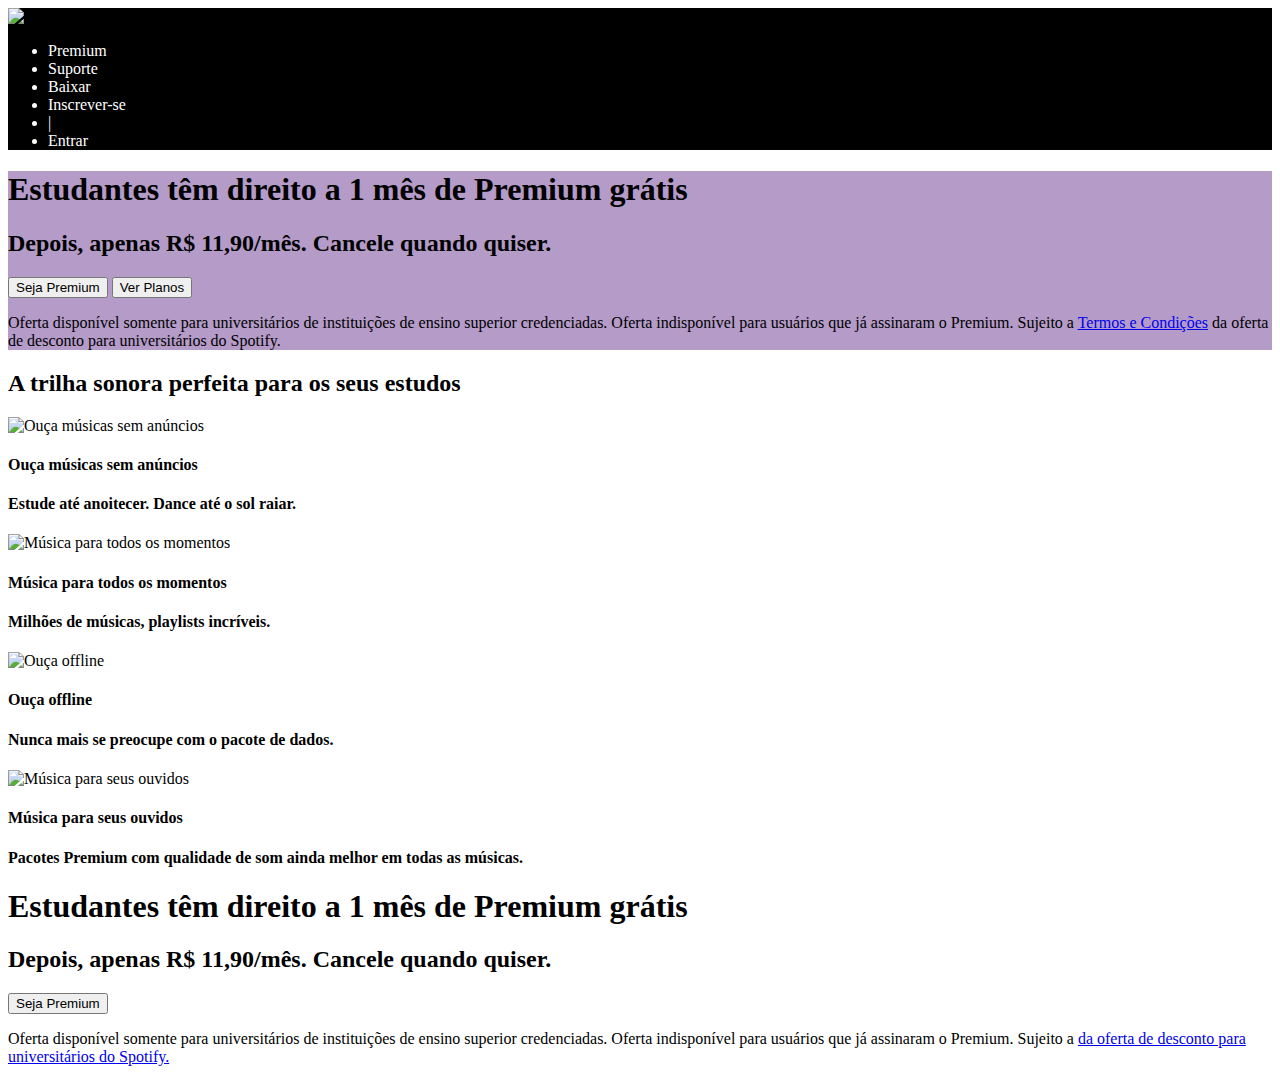
==== 01-spotify-page/index.html @ 2897edec "Adiciona section estudantes tem um mes gratis" ====
<!DOCTYPE html>
<html lang="en">
  <head>
    <meta charset="UTF-8" />
    <meta name="viewport" content="width=device-width, initial-scale=1.0" />
    <title>Spotify Premium</title>
  </head>
  <body>
    <div style="background-color: black">
      <img
        width="150px"
        src="https://www.pngkey.com/png/full/190-1907978_spotify-logo-png-white-spotify-logo-white-transparent.png"
        alt="Spotify Logo/"
      />
      <ul style="color: white">
        <li>Premium</li>
        <li>Suporte</li>
        <li>Baixar</li>
        <li>Inscrever-se</li>
        <li>|</li>
        <li>Entrar</li>
      </ul>
    </div>
    <section style="background-color: rgb(180, 155, 200);" >

      <h1>Estudantes têm direito a 1 mês de Premium grátis</h1>
      <h2>Depois, apenas R$ 11,90/mês. Cancele quando quiser.</h2>
      <button>Seja Premium</button>
      <button>Ver Planos</button>
      <p>Oferta disponível somente para universitários de instituições de ensino superior credenciadas. Oferta indisponível para usuários que já assinaram o Premium. Sujeito a <a href="https://www.spotify.com/br-pt/legal/premium-promotional-offer-terms/">Termos e Condições</a> da oferta de desconto para universitários do Spotify.</p>
      
    </section>
    <section>
      <h2>A trilha sonora perfeita para os seus estudos</h2>
      <div>
        <img src="https://i.scdn.co/image/ab671c3d0000f43005a36f4846dec6dd07cb8f16" alt="Ouça músicas sem anúncios">
        <head><h4>Ouça músicas sem anúncios</h4><head><h4>Estude até anoitecer. Dance até o sol raiar.</h4>
      </div>
      <div>
        <img src="https://i.scdn.co/image/ab671c3d0000f4304e19b1ec17b710906741e099" alt="Música para todos os momentos">
        <head><h4>Música para todos os momentos</h4><head><h4>Milhões de músicas, playlists incríveis.</h4>
      </div>
      <div>
        <img src="https://i.scdn.co/image/ab671c3d0000f430e400ba62f90419741db228a6" alt="Ouça offline">
        <head><h4>Ouça offline</h4><head><h4>Nunca mais se preocupe com o pacote de dados.</h4>
      </div>
      <div>
        <img src="https://i.scdn.co/image/ab671c3d0000f4302fcaf27c28ba9ca60d638328" alt="Música para seus ouvidos">
        <head><h4>Música para seus ouvidos</h4><head><h4>Pacotes Premium com qualidade de som ainda melhor em todas as músicas.</h4>
      </div>
    </section>
    <section>
      <div>
        <h1>Estudantes têm direito a 1 mês de Premium grátis</h1>
        <h2>Depois, apenas R$ 11,90/mês. Cancele quando quiser.</h2>
        <button>Seja Premium</button>
        <p>Oferta disponível somente para universitários de instituições de ensino superior credenciadas. Oferta indisponível para usuários que já assinaram o Premium. Sujeito a <a href="https://www.spotify.com/br-pt/legal/premium-promotional-offer-terms/"> da oferta de desconto para universitários do Spotify.</a></p>
      </div>
      
  </body>
</html>
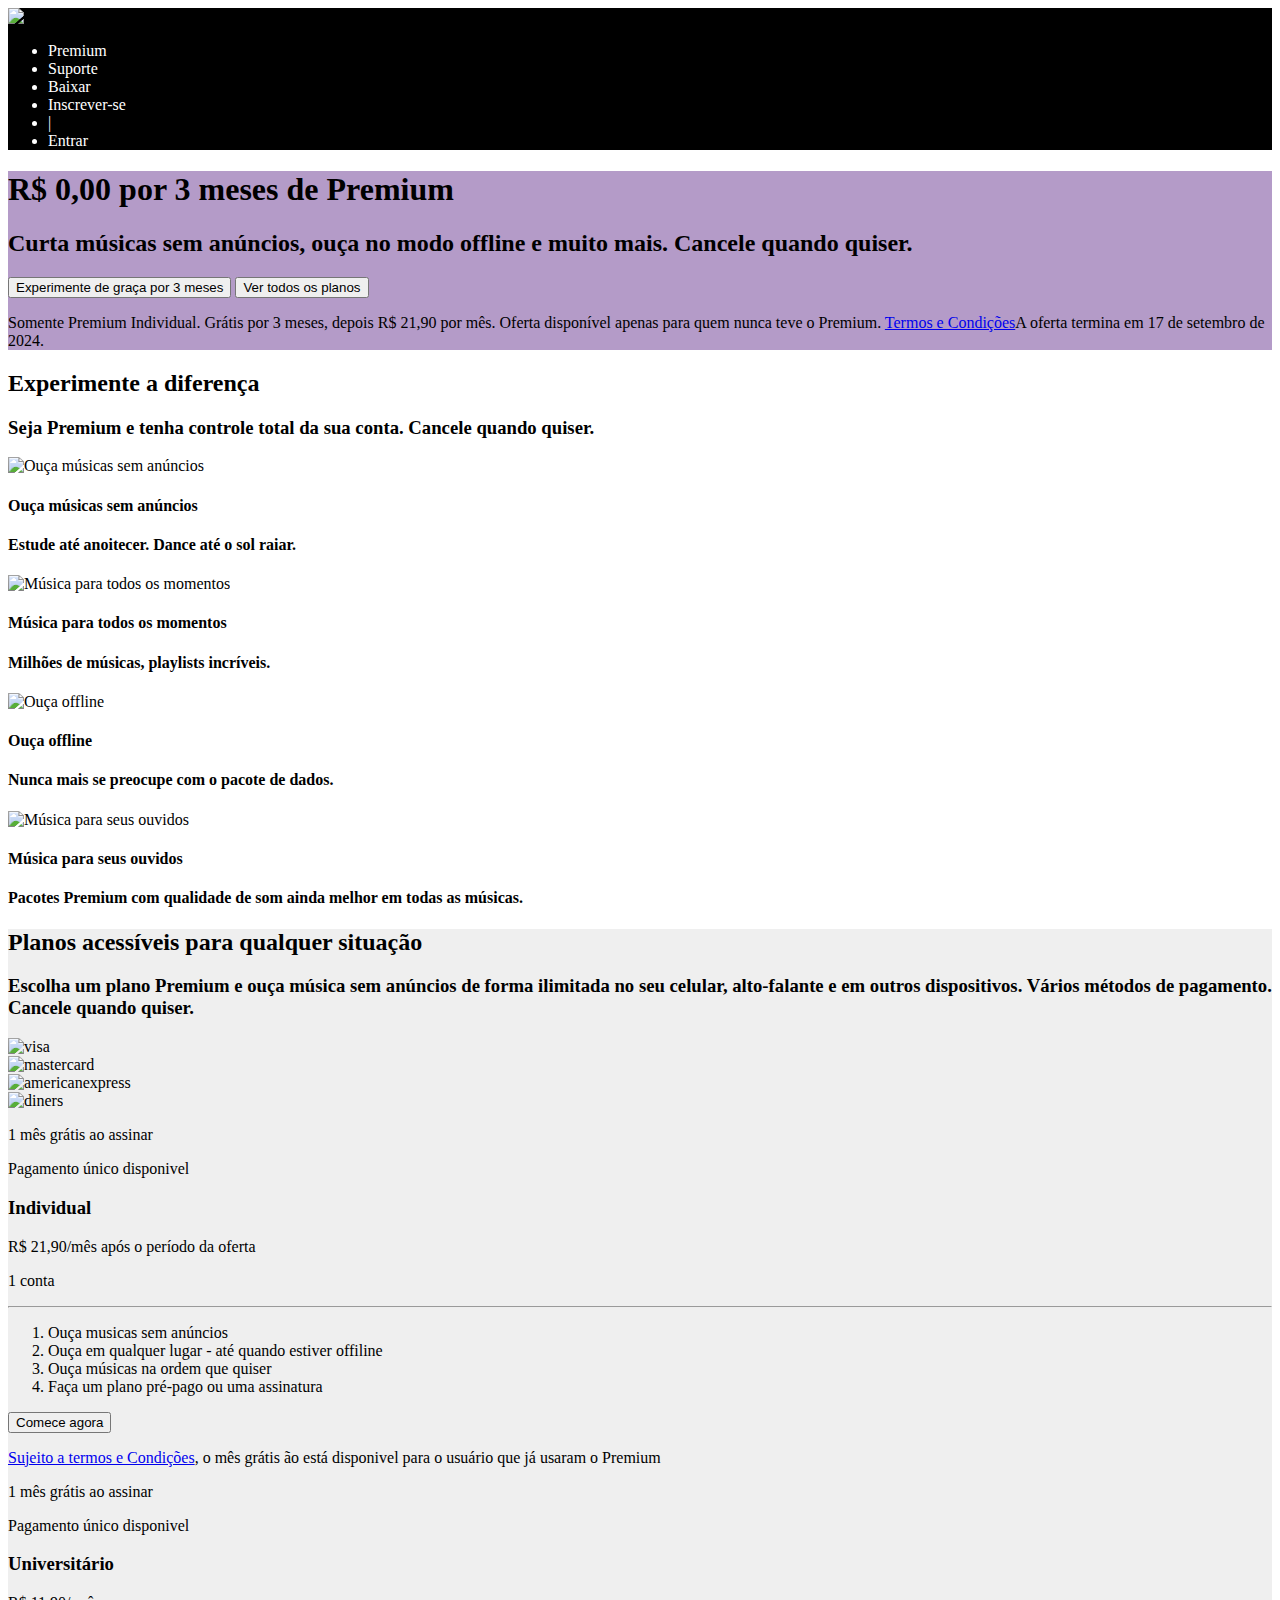
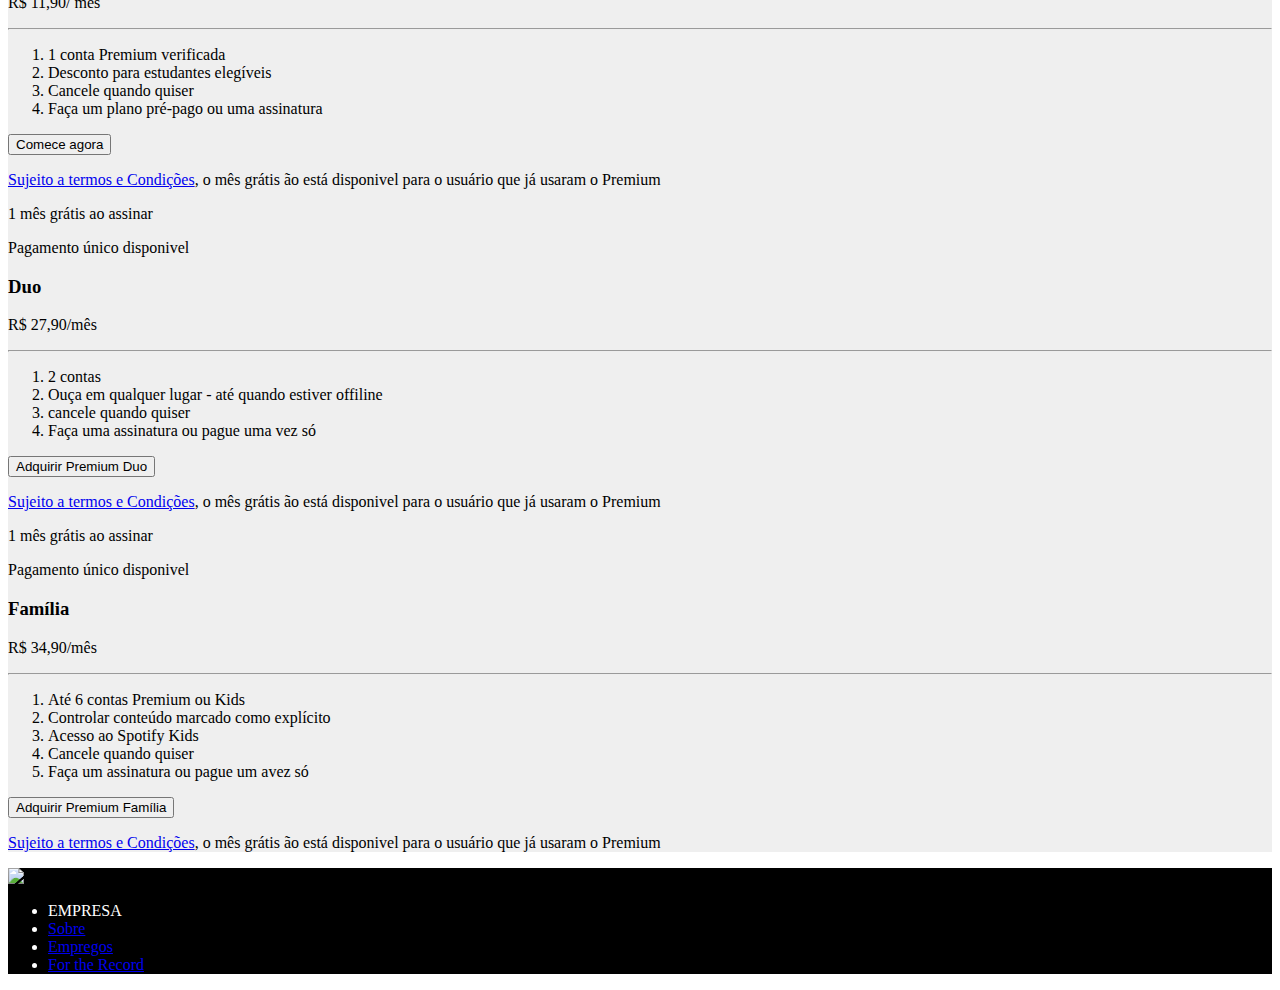
==== commit 092b00ff: "Adiciona a parte da escolha dos planos a pagina" ====
--- a/01-spotify-page/index.html
+++ b/01-spotify-page/index.html
@@ -5,8 +5,9 @@
     <meta name="viewport" content="width=device-width, initial-scale=1.0" />
     <title>Spotify Premium</title>
   </head>
+
   <body>
-    <div style="background-color: black">
+    <header style="background-color: black">
       <img
         width="150px"
         src="https://www.pngkey.com/png/full/190-1907978_spotify-logo-png-white-spotify-logo-white-transparent.png"
@@ -20,18 +21,19 @@
         <li>|</li>
         <li>Entrar</li>
       </ul>
-    </div>
+    </header>
     <section style="background-color: rgb(180, 155, 200);" >
 
-      <h1>Estudantes têm direito a 1 mês de Premium grátis</h1>
-      <h2>Depois, apenas R$ 11,90/mês. Cancele quando quiser.</h2>
-      <button>Seja Premium</button>
-      <button>Ver Planos</button>
-      <p>Oferta disponível somente para universitários de instituições de ensino superior credenciadas. Oferta indisponível para usuários que já assinaram o Premium. Sujeito a <a href="https://www.spotify.com/br-pt/legal/premium-promotional-offer-terms/">Termos e Condições</a> da oferta de desconto para universitários do Spotify.</p>
+      <h1>R$ 0,00 por 3 meses de Premium</h1>
+      <h2>Curta músicas sem anúncios, ouça no modo offline e muito mais. Cancele quando quiser.</h2>
+      <button>Experimente de graça por 3 meses</button>
+      <button>Ver todos os planos</button>
+      <p>Somente Premium Individual. Grátis por 3 meses, depois R$ 21,90 por mês. Oferta disponível apenas para quem nunca teve o Premium. <a href="https://www.spotify.com/br-pt/legal/premium-promotional-offer-terms/">Termos e Condições</a>A oferta termina em 17 de setembro de 2024.</p>
       
     </section>
     <section>
-      <h2>A trilha sonora perfeita para os seus estudos</h2>
+      <h2>Experimente a diferença</h2>
+      <h3>Seja Premium e tenha controle total da sua conta. Cancele quando quiser.</h3>
       <div>
         <img src="https://i.scdn.co/image/ab671c3d0000f43005a36f4846dec6dd07cb8f16" alt="Ouça músicas sem anúncios">
         <head><h4>Ouça músicas sem anúncios</h4><head><h4>Estude até anoitecer. Dance até o sol raiar.</h4>
@@ -49,13 +51,122 @@
         <head><h4>Música para seus ouvidos</h4><head><h4>Pacotes Premium com qualidade de som ainda melhor em todas as músicas.</h4>
       </div>
     </section>
+    <section style="background-color: #efefef;">
+      <h2>Planos acessíveis para qualquer situação</h2>
+      <h3>Escolha um plano Premium e ouça música sem anúncios de forma ilimitada no seu celular, alto-falante e em outros dispositivos. Vários métodos de pagamento. Cancele quando quiser.</h3>
+    <div>
+      <div>
+        <img width="100px" src="https://paymentsdk.spotifycdn.com/svg/cards/visa.svg" alt="visa">
+      </div>
+
+      <div>
+        <img width="100px"
+        src="https://paymentsdk.spotifycdn.com/svg/cards/mastercard.svg" alt="mastercard">
+      </div>
+
+      <div>
+        <img width="100px"
+        src="https://paymentsdk.spotifycdn.com/svg/cards/amex.svg" alt="americanexpress">
+      </div>
+
+      <div>
+        <img width="100px" 
+        src="https://paymentsdk.spotifycdn.com/svg/cards/diners.svg" alt="diners">
+      </div> 
+    </div>
     <section>
-      <div>
-        <h1>Estudantes têm direito a 1 mês de Premium grátis</h1>
-        <h2>Depois, apenas R$ 11,90/mês. Cancele quando quiser.</h2>
-        <button>Seja Premium</button>
-        <p>Oferta disponível somente para universitários de instituições de ensino superior credenciadas. Oferta indisponível para usuários que já assinaram o Premium. Sujeito a <a href="https://www.spotify.com/br-pt/legal/premium-promotional-offer-terms/"> da oferta de desconto para universitários do Spotify.</a></p>
-      </div>
-      
+    <div>
+        <p>1 mês grátis ao assinar</p>
+        <p>Pagamento único disponivel</p>
+        <h3>Individual</h3>
+        <p>R$ 21,90/mês após o período da oferta</p>
+        <p>1 conta</p>
+        <hr>
+
+        <ol>
+          <li>Ouça musicas sem anúncios</li>
+          <li>Ouça em qualquer lugar  - até quando estiver offiline</li>
+          <li>Ouça músicas na ordem que quiser</li>
+          <li>Faça um plano pré-pago ou uma assinatura</li>
+        </ol>
+        <button>Comece agora</button>
+        <p>
+          <a href="https://www.spotify.com/br-pt/legal/premium-promotional-offer-terms/">Sujeito a termos e Condições</a>, o mês grátis ão está disponivel para o usuário que já usaram o Premium 
+        </p>
+    </div>
+    <div>
+        <p>1 mês grátis ao assinar</p>
+        <p>Pagamento único disponivel</p>
+        <h3>Universitário</h3>
+        <p>R$ 11,90/ mês</p>
+        <hr>
+
+        <ol>
+          <li>1 conta Premium verificada</li>
+          <li>Desconto para estudantes elegíveis</li>
+          <li>Cancele quando quiser</li>
+          <li>Faça um plano pré-pago ou uma assinatura</li>
+        </ol>
+        <button>Comece agora</button>
+        <p>
+          <a href="https://www.spotify.com/br-pt/legal/premium-promotional-offer-terms/">Sujeito a termos e Condições</a>, o mês grátis ão está disponivel para o usuário que já usaram o Premium 
+        </p>
+    </div>
+    <div>
+        <p>1 mês grátis ao assinar</p>
+        <p>Pagamento único disponivel</p>
+        <h3>Duo</h3>
+        <p>R$ 27,90/mês</p>
+        <hr>
+
+        <ol>
+          <li>2 contas</li>
+          <li>Ouça em qualquer lugar  - até quando estiver offiline</li>
+          <li>cancele quando quiser</li>
+          <li>Faça uma assinatura ou pague uma vez só</li>
+        </ol>
+        <button>Adquirir Premium Duo</button>
+        <p>
+          <a href="https://www.spotify.com/br-pt/legal/premium-promotional-offer-terms/">Sujeito a termos e Condições</a>, o mês grátis ão está disponivel para o usuário que já usaram o Premium 
+        </p>
+    </div>
+    <div>
+        <p>1 mês grátis ao assinar</p>
+        <p>Pagamento único disponivel</p>
+        <h3>Família</h3>
+        <p>R$ 34,90/mês</p>
+        <hr>
+
+        <ol>
+          <li>Até 6 contas Premium ou Kids</li>
+          <li>Controlar conteúdo marcado como explícito</li>
+          <li>Acesso ao Spotify Kids</li>
+          <li>Cancele quando quiser</li>
+          <li>Faça um assinatura ou pague um avez só</li>
+        </ol>
+        <button>Adquirir Premium Família</button>
+        <p>
+          <a href="https://www.spotify.com/br-pt/legal/premium-promotional-offer-terms/">Sujeito a termos e Condições</a>, o mês grátis ão está disponivel para o usuário que já usaram o Premium 
+        </p>
+    </div>
+    </section>
+
+    </section>
+  
+    
+      <footer style="background-color: black;" >
+        <div>
+          <img width="150px" 
+          src="https://www.pngkey.com/png/full/190-1907978_spotify-logo-png-white-spotify-logo-white-transparent.png" alt="Spotify logo"> 
+        </div>
+        <div>
+          <ul style="color: white;">
+            <li>EMPRESA</li>
+            <li><a href="https://www.spotify.com/br-pt/about-us/contact/">Sobre</a></li>
+            <li><a href="https://www.lifeatspotify.com/">Empregos</a></li>
+            <li><a href="https://newsroom.spotify.com/">For the Record</a></li>
+          </ul>
+        </div>
+      </footer>
   </body>
 </html>
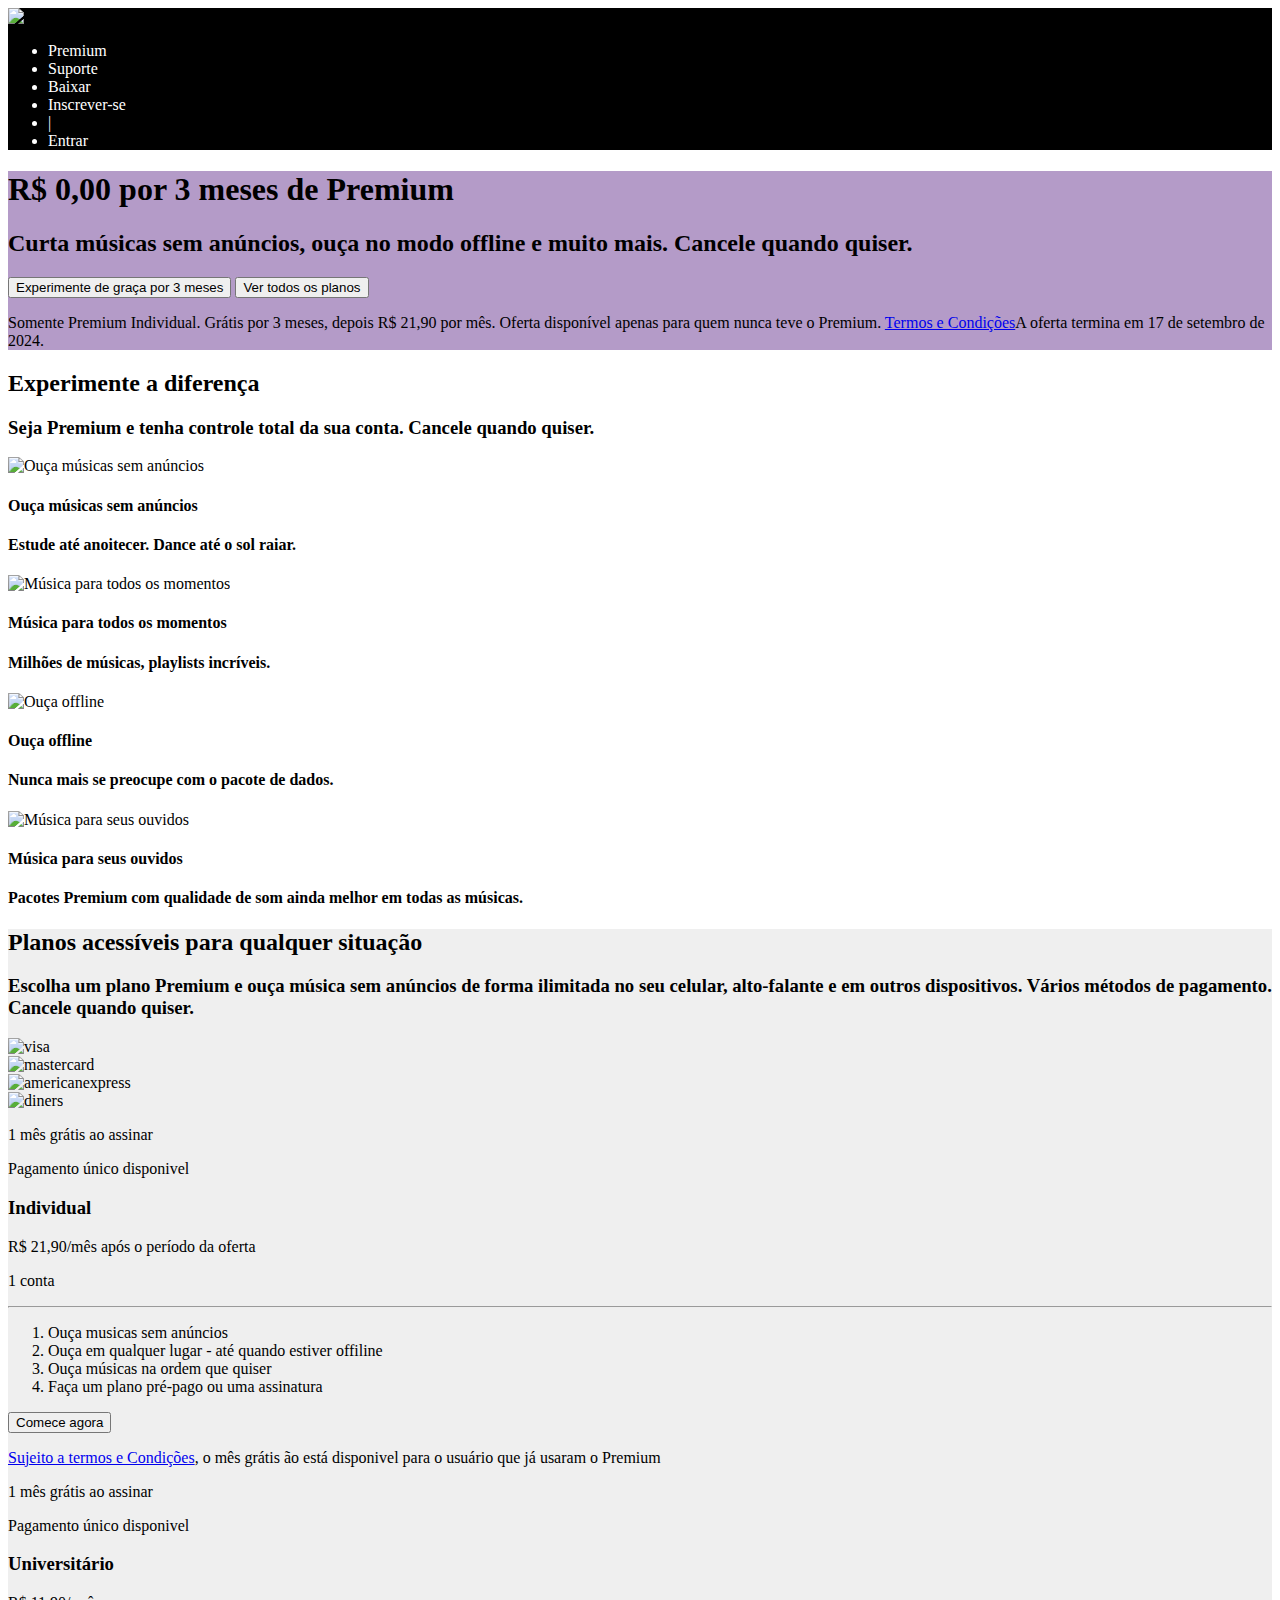
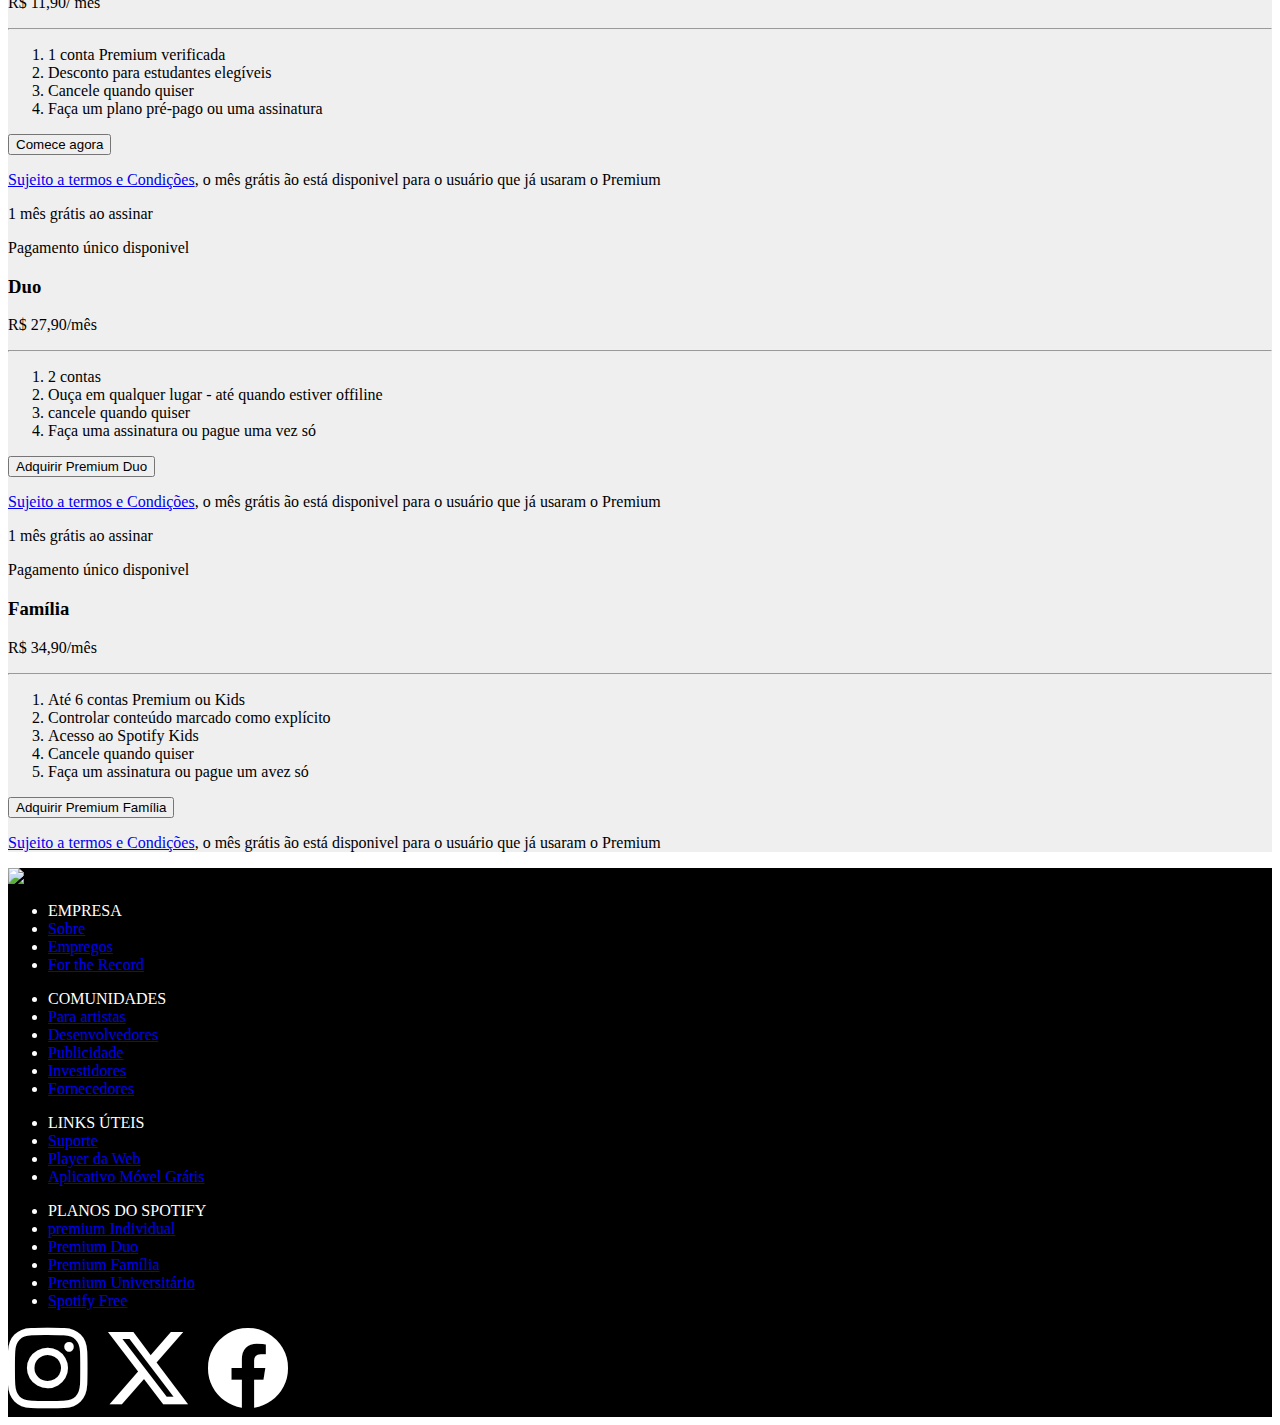
==== commit ebf48381: "Adiciona rodapé do site do spotify" ====
--- a/01-spotify-page/index.html
+++ b/01-spotify-page/index.html
@@ -3,6 +3,7 @@
   <head>
     <meta charset="UTF-8" />
     <meta name="viewport" content="width=device-width, initial-scale=1.0" />
+    <link rel="stylesheet" href="https://cdn.jsdelivr.net/npm/bootstrap-icons@1.11.3/font/bootstrap-icons.min.css">
     <title>Spotify Premium</title>
   </head>
 
@@ -167,6 +168,40 @@
             <li><a href="https://newsroom.spotify.com/">For the Record</a></li>
           </ul>
         </div>
+        <div>
+          <ul style="color: white;">
+            <li>COMUNIDADES</li>
+            <li><a href="https://www.spotify.com/br-pt/about-us/contact/">Para artistas </a></li>
+            <li><a href="https://www.lifeatspotify.com/">Desenvolvedores</a></li>
+            <li><a href="https://newsroom.spotify.com/">Publicidade</a></li>
+            <li><a href="https://newsroom.spotify.com/">Investidores</a></li>
+            <li><a href="https://newsroom.spotify.com/">Fornecedores</a></li>
+          </ul>
+        </div>
+        <div>
+          <ul style="color: white;">
+            <li>LINKS ÚTEIS</li>
+            <li><a href="https://www.spotify.com/br-pt/about-us/contact/">Suporte </a></li>
+            <li><a href="https://www.lifeatspotify.com/">Player da Web</a></li>
+            <li><a href="https://newsroom.spotify.com/">Aplicativo Móvel Grátis</a></li>
+          </ul>
+        </div>
+        <div>
+          <ul style="color: white;">
+            <li>PLANOS DO SPOTIFY</li>
+            <li><a href="https://www.spotify.com/br-pt/about-us/contact/">premium Individual</a></li>
+            <li><a href="https://www.lifeatspotify.com/">Premium Duo</a></li>
+            <li><a href="https://newsroom.spotify.com/">Premium Família</a></li>
+            <li><a href="https://newsroom.spotify.com/">Premium Universitário</a></li>
+            <li><a href="https://newsroom.spotify.com/">Spotify Free</a></li>
+          </ul>
+        </div>
+        <div style="color: white; font-size: 80px;">
+          <i class="bi bi-instagram"></i>
+          <i class="bi bi-twitter-x"></i>
+          <i class="bi bi-facebook"></i>
+
+        </div>
       </footer>
   </body>
 </html>
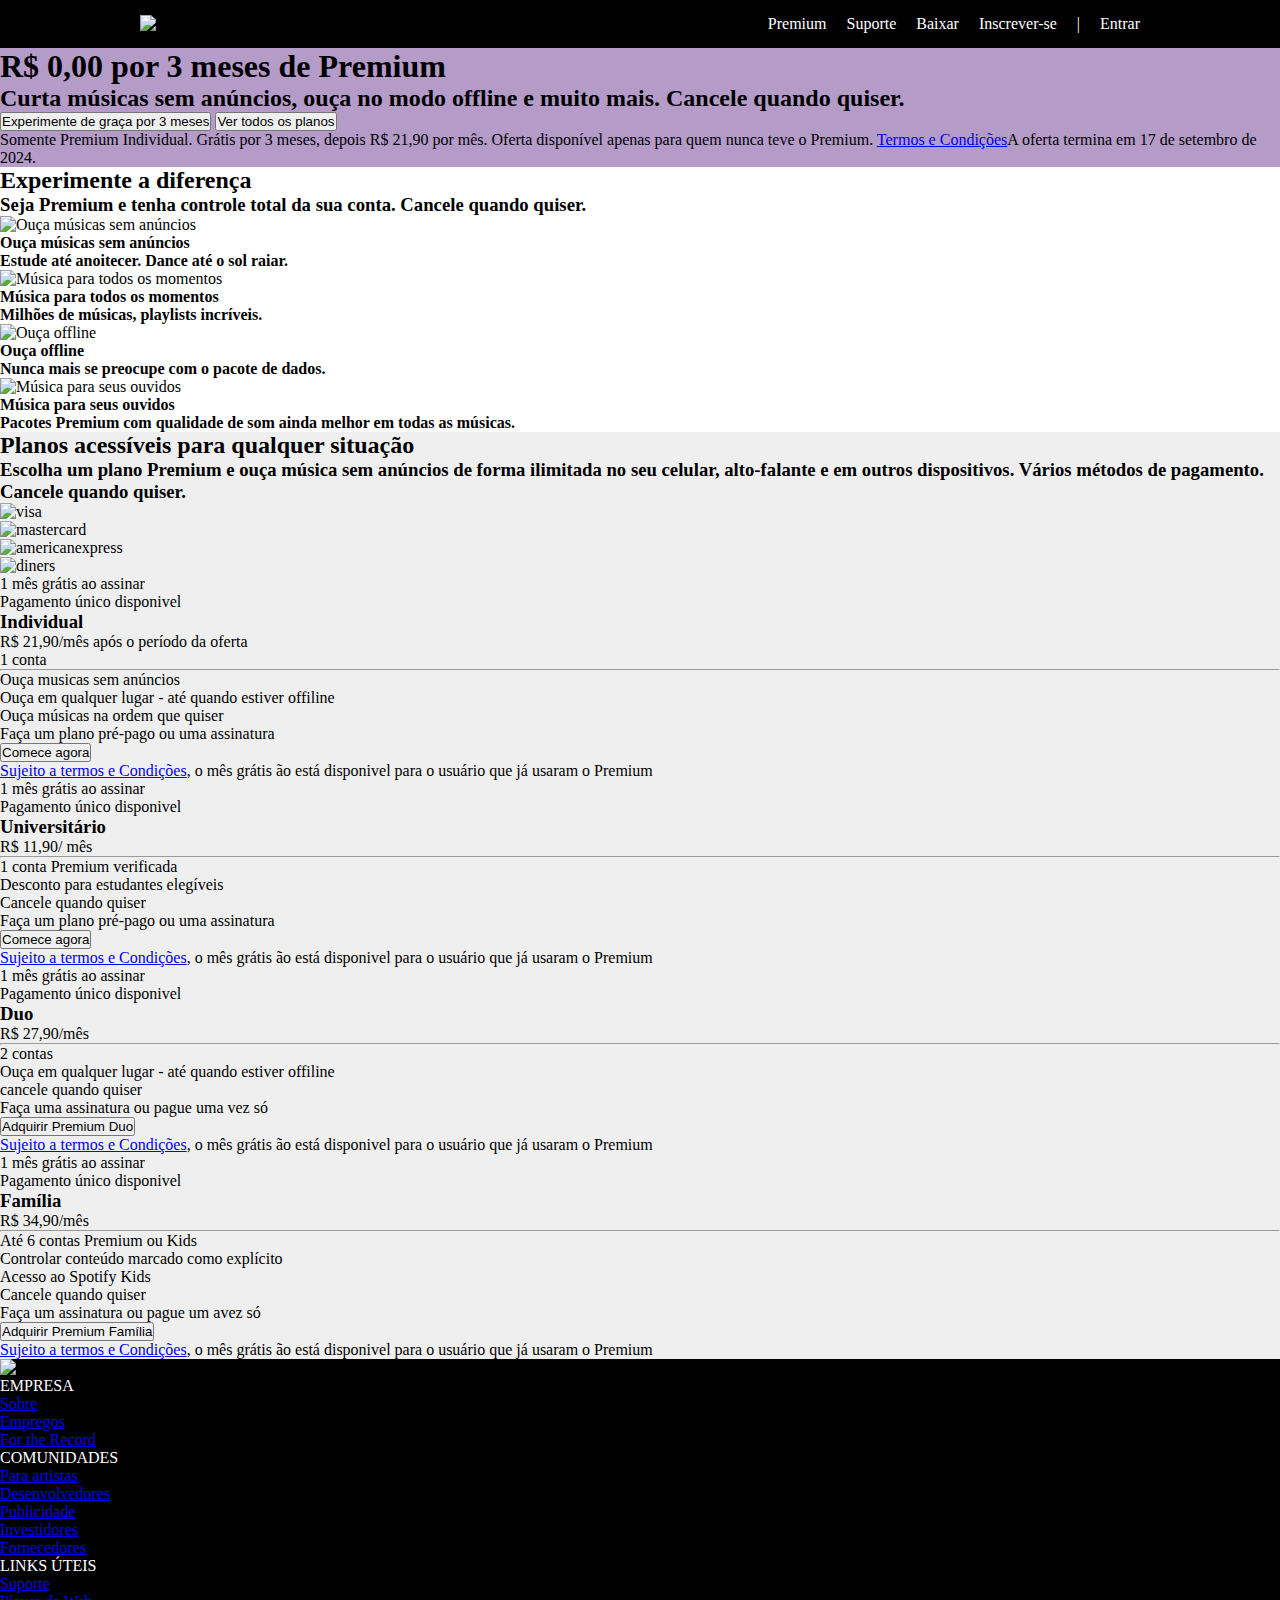
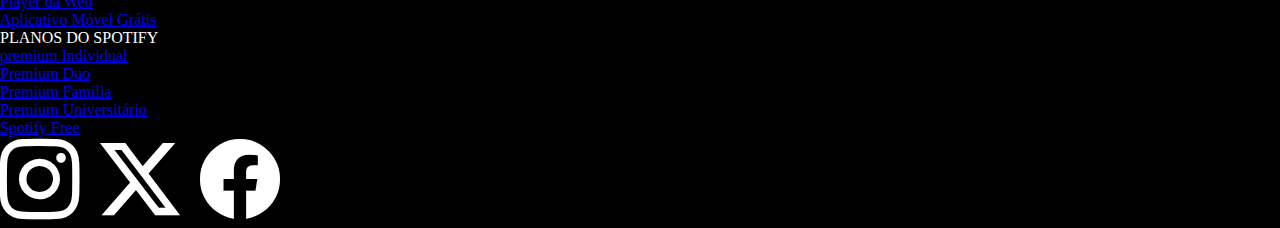
==== commit fab920c3: "adicionando css a página do spotify" ====
--- a/01-spotify-page/index.html
+++ b/01-spotify-page/index.html
@@ -4,25 +4,25 @@
     <meta charset="UTF-8" />
     <meta name="viewport" content="width=device-width, initial-scale=1.0" />
     <link rel="stylesheet" href="https://cdn.jsdelivr.net/npm/bootstrap-icons@1.11.3/font/bootstrap-icons.min.css">
+    <link rel="stylesheet" href="style.css">
     <title>Spotify Premium</title>
   </head>
-
   <body>
-    <header style="background-color: black">
-      <img
-        width="150px"
-        src="https://www.pngkey.com/png/full/190-1907978_spotify-logo-png-white-spotify-logo-white-transparent.png"
-        alt="Spotify Logo/"
-      />
-      <ul style="color: white">
-        <li>Premium</li>
-        <li>Suporte</li>
-        <li>Baixar</li>
-        <li>Inscrever-se</li>
-        <li>|</li>
-        <li>Entrar</li>
-      </ul>
+    <header>
+      <div>
+        <img class="spotify-logo" src="https://www.pngkey.com/png/full/190-1907978_spotify-logo-png-white-spotify-logo-white-transparent.png"
+        alt="Spotify Logo/"/>
+        <ul class="menu">
+          <li>Premium</li>
+          <li>Suporte</li>
+          <li>Baixar</li>
+          <li>Inscrever-se</li>
+          <li>|</li>
+          <li>Entrar</li>
+        </ul>
+      </div>
     </header>
+
     <section style="background-color: rgb(180, 155, 200);" >
 
       <h1>R$ 0,00 por 3 meses de Premium</h1>
--- a/01-spotify-page/style.css
+++ b/01-spotify-page/style.css
@@ -0,0 +1,33 @@
+* {
+    margin: 0;
+    padding: 0;
+}
+header {
+    background-color: black;
+    display: flex;
+    padding: 15px;
+}
+
+header div {
+    background-color: black;
+    display: flex;
+    width: 80%;
+    justify-content: space-between;
+    margin: auto;
+}
+
+.spotify-logo{
+    width: 150px;
+}
+
+.menu{
+    color: white;
+    display: flex;
+    align-items: center;
+    list-style: none;
+
+}
+
+.menu li{
+    margin-left: 20px;
+}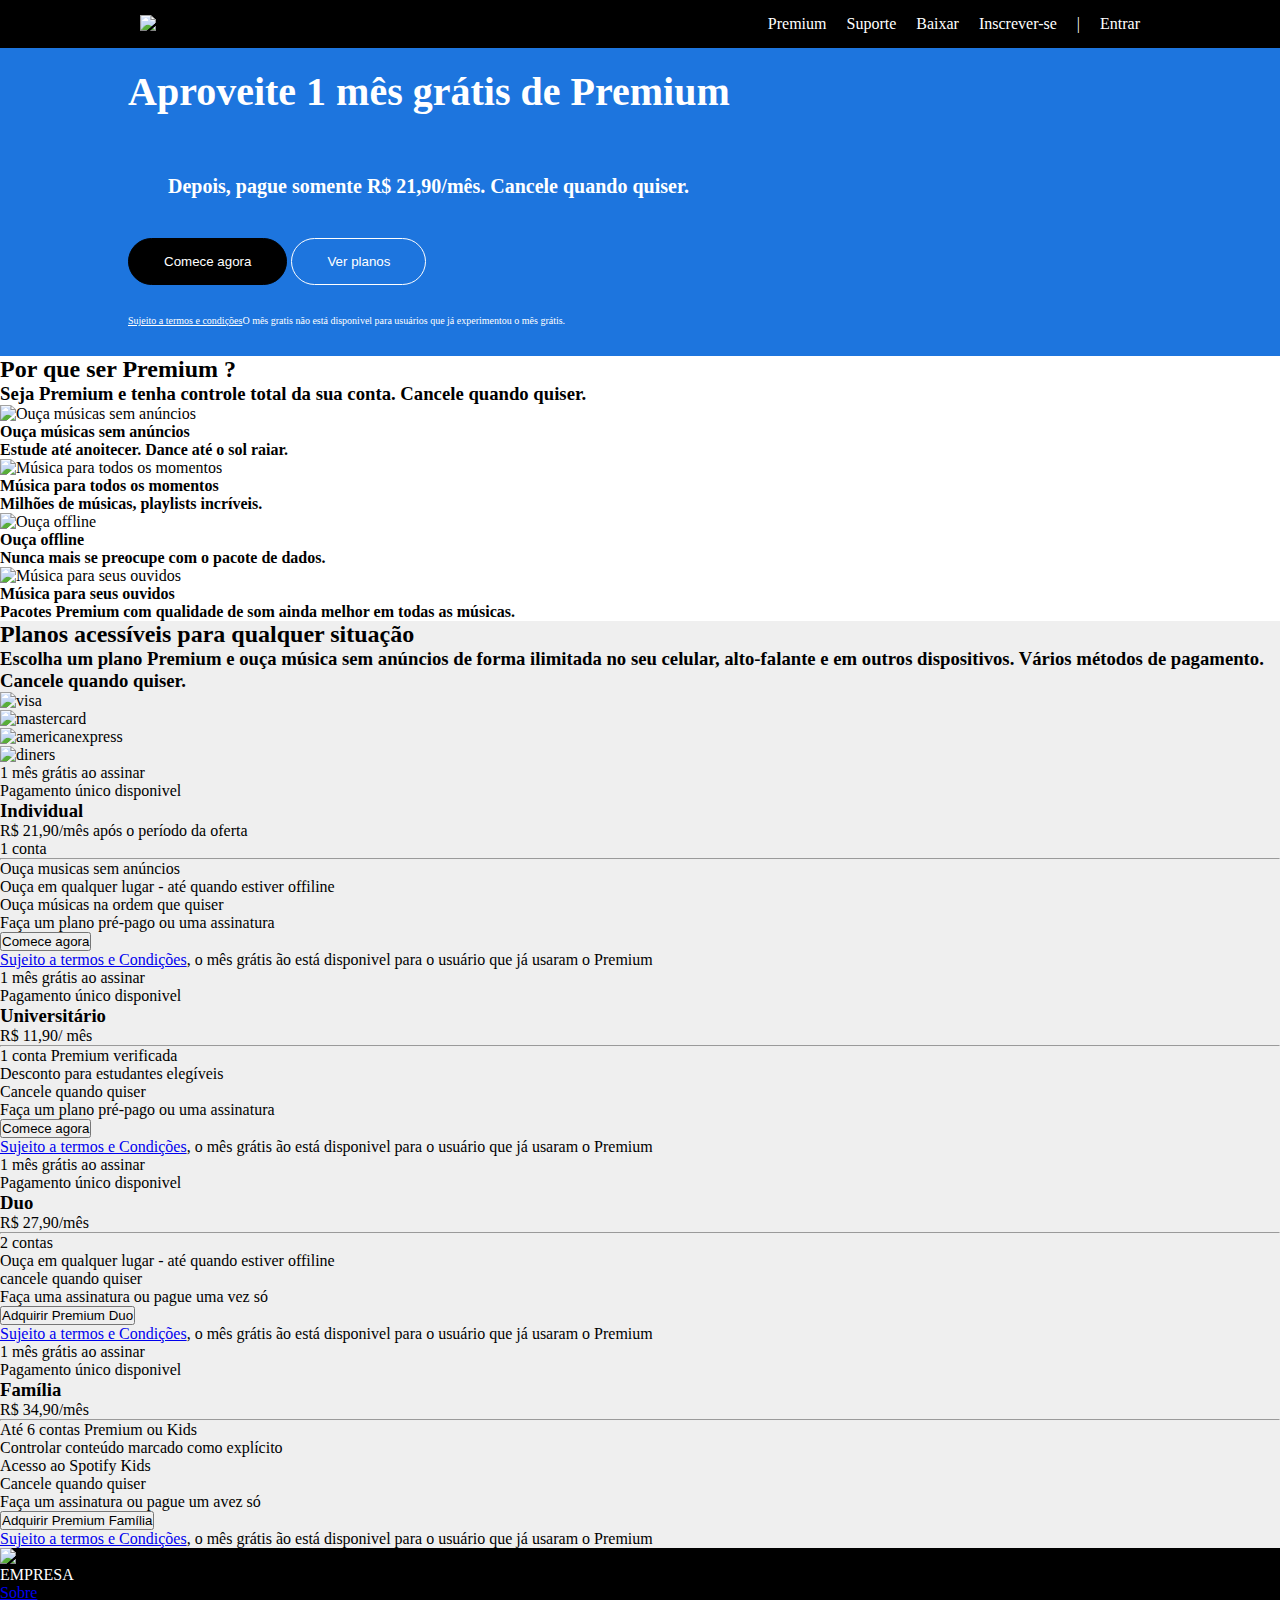
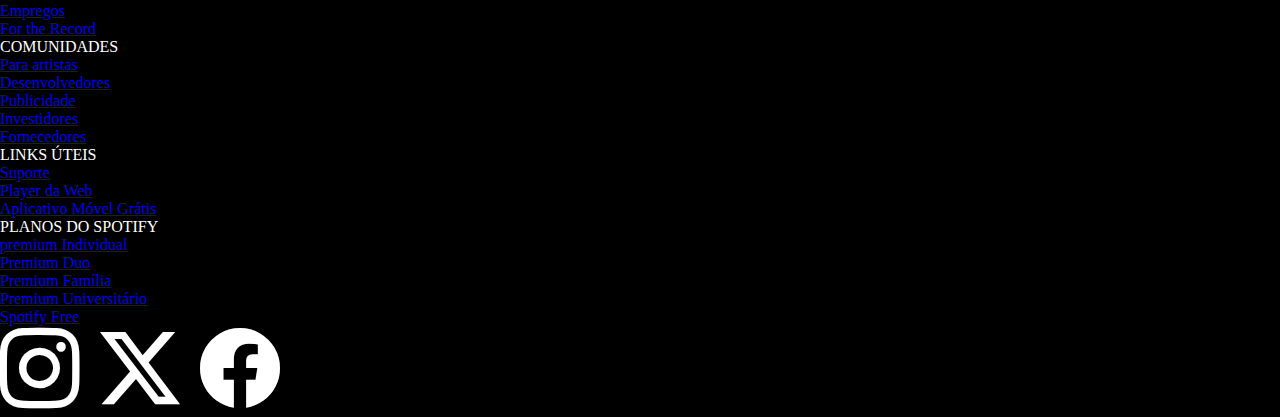
==== commit 50f62a0c: "adiciona o css a section premium da pagina do spotify" ====
--- a/01-spotify-page/index.html
+++ b/01-spotify-page/index.html
@@ -23,17 +23,17 @@
       </div>
     </header>
 
-    <section style="background-color: rgb(180, 155, 200);" >
-
-      <h1>R$ 0,00 por 3 meses de Premium</h1>
-      <h2>Curta músicas sem anúncios, ouça no modo offline e muito mais. Cancele quando quiser.</h2>
-      <button>Experimente de graça por 3 meses</button>
-      <button>Ver todos os planos</button>
-      <p>Somente Premium Individual. Grátis por 3 meses, depois R$ 21,90 por mês. Oferta disponível apenas para quem nunca teve o Premium. <a href="https://www.spotify.com/br-pt/legal/premium-promotional-offer-terms/">Termos e Condições</a>A oferta termina em 17 de setembro de 2024.</p>
-      
+    <section class="section-premium" >
+      <div>
+        <h1>Aproveite 1 mês grátis de Premium</h1>
+        <h2>Depois, pague somente R$ 21,90/mês. Cancele quando quiser.</h2>
+        <button id="btn-comece-agora">Comece agora</button>
+        <button id="btn-ver-planos">Ver planos</button>
+        <p><a href="https://www.spotify.com/br-pt/legal/premium-promotional-offer-terms/">Sujeito a termos e condições</a>O mês gratis não está disponivel para usuários que já experimentou o mês grátis.</p>
+      </div>
     </section>
     <section>
-      <h2>Experimente a diferença</h2>
+      <h2>Por que ser Premium ?</h2>
       <h3>Seja Premium e tenha controle total da sua conta. Cancele quando quiser.</h3>
       <div>
         <img src="https://i.scdn.co/image/ab671c3d0000f43005a36f4846dec6dd07cb8f16" alt="Ouça músicas sem anúncios">
--- a/01-spotify-page/style.css
+++ b/01-spotify-page/style.css
@@ -30,4 +30,49 @@
 
 .menu li{
     margin-left: 20px;
-}+}
+.section-premium{
+    background-color: rgb(29, 117, 222);
+    color: white;
+    
+    
+}
+.section-premium div {
+    width: 80%;
+    margin: auto;
+  
+}
+.section-premium h1 {
+    font-size: 40px;
+    padding: 20px 0;
+}
+
+.section-premium h2 {
+    font-size: 20px;
+    padding: 40px;
+}
+.section-premium p{
+    margin-top: 30px;
+    padding-bottom: 30px;
+    font-size: 10px;
+}
+.section-premium a{
+    color: white;
+}
+#btn-comece-agora{
+    background-color: black;
+    border: 1px solid black;
+    color: white;
+    padding: 15px 35px;
+    border-radius: 100px;
+}
+#btn-ver-planos{
+    background-color: rgb(29, 117, 222);
+    border: 1px solid white;
+    color: white;
+    padding: 15px 35px;
+    border-radius: 100px;
+}
+
+    
+
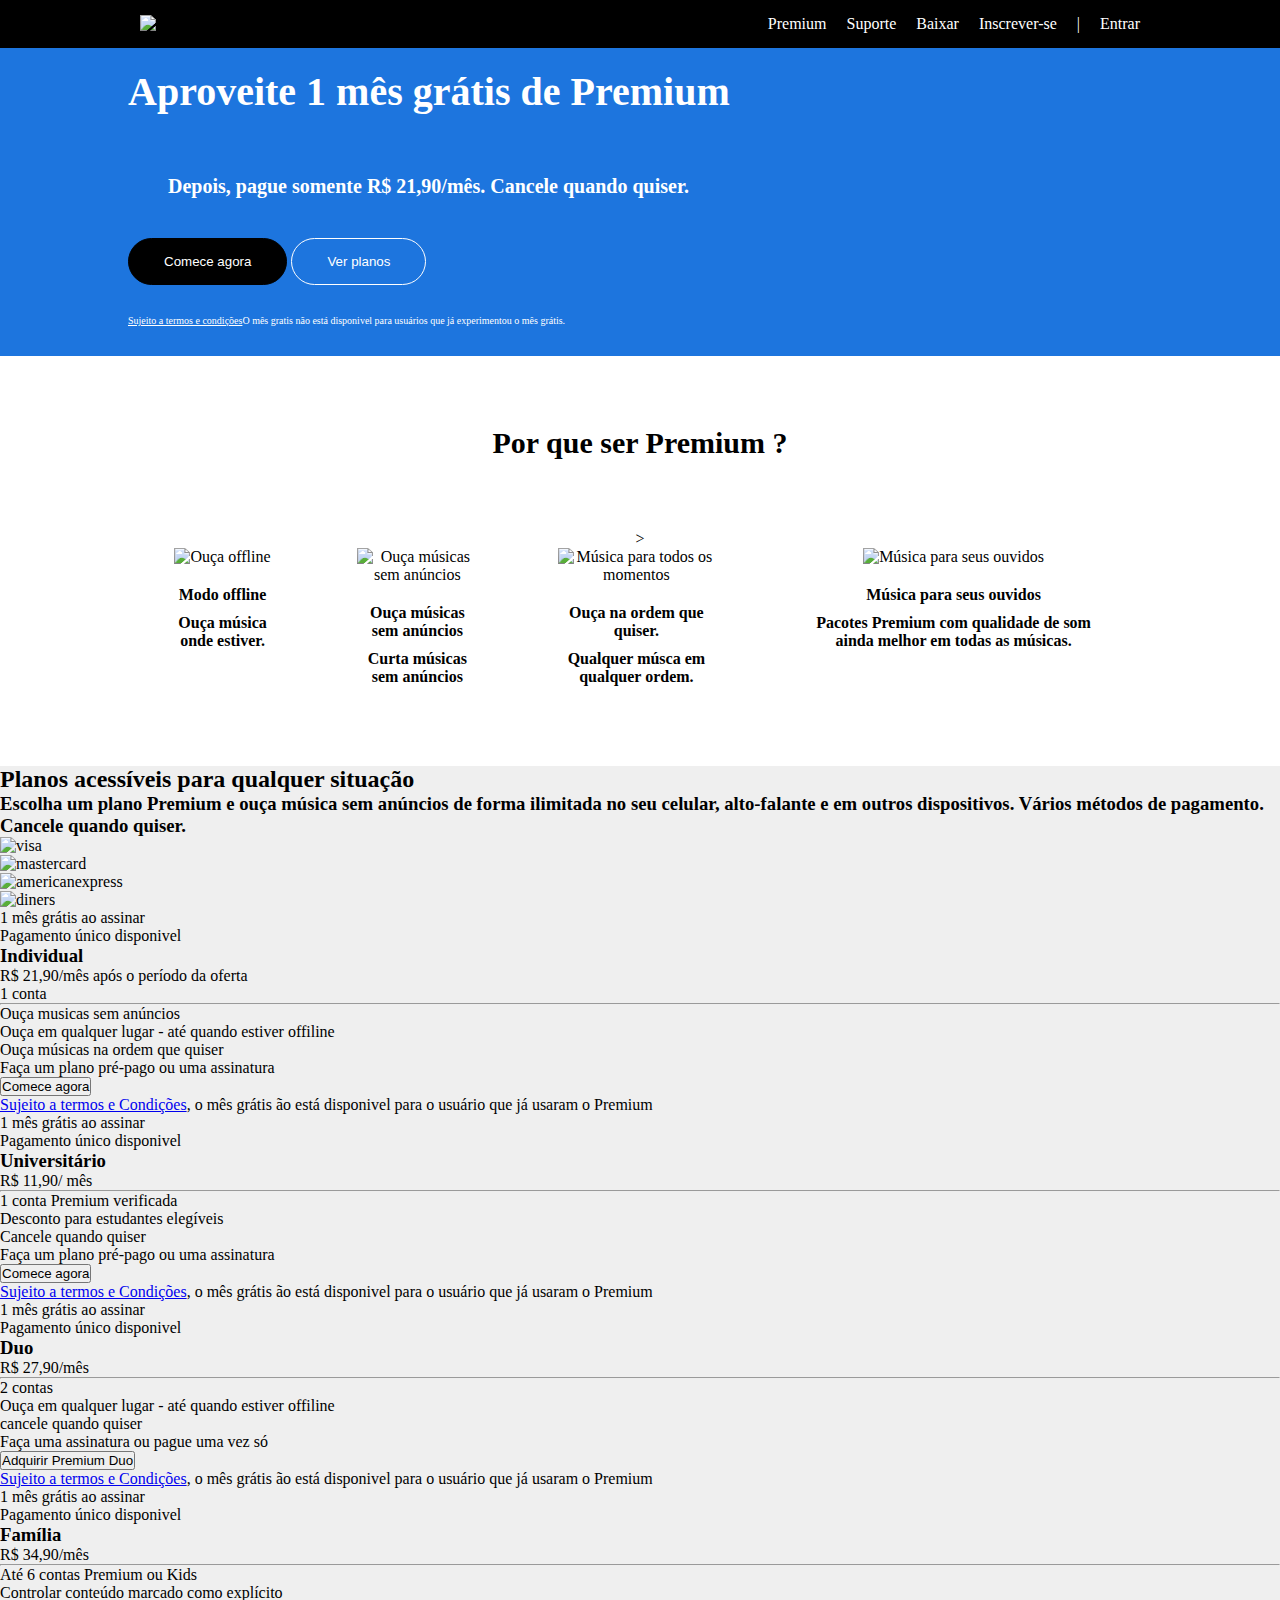
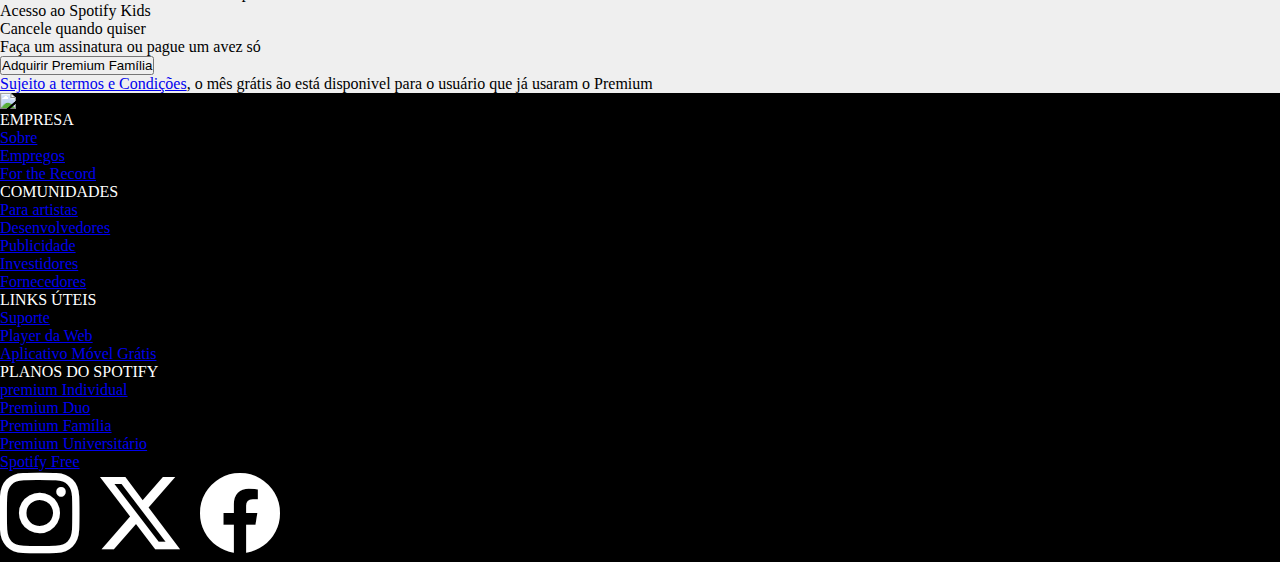
==== commit 5a6a7bc7: "Add. CSS a parte do porque ser premium da pagina do spotify" ====
--- a/01-spotify-page/index.html
+++ b/01-spotify-page/index.html
@@ -32,25 +32,27 @@
         <p><a href="https://www.spotify.com/br-pt/legal/premium-promotional-offer-terms/">Sujeito a termos e condições</a>O mês gratis não está disponivel para usuários que já experimentou o mês grátis.</p>
       </div>
     </section>
-    <section>
-      <h2>Por que ser Premium ?</h2>
-      <h3>Seja Premium e tenha controle total da sua conta. Cancele quando quiser.</h3>
-      <div>
-        <img src="https://i.scdn.co/image/ab671c3d0000f43005a36f4846dec6dd07cb8f16" alt="Ouça músicas sem anúncios">
-        <head><h4>Ouça músicas sem anúncios</h4><head><h4>Estude até anoitecer. Dance até o sol raiar.</h4>
-      </div>
-      <div>
-        <img src="https://i.scdn.co/image/ab671c3d0000f4304e19b1ec17b710906741e099" alt="Música para todos os momentos">
-        <head><h4>Música para todos os momentos</h4><head><h4>Milhões de músicas, playlists incríveis.</h4>
-      </div>
-      <div>
-        <img src="https://i.scdn.co/image/ab671c3d0000f430e400ba62f90419741db228a6" alt="Ouça offline">
-        <head><h4>Ouça offline</h4><head><h4>Nunca mais se preocupe com o pacote de dados.</h4>
-      </div>
-      <div>
-        <img src="https://i.scdn.co/image/ab671c3d0000f4302fcaf27c28ba9ca60d638328" alt="Música para seus ouvidos">
-        <head><h4>Música para seus ouvidos</h4><head><h4>Pacotes Premium com qualidade de som ainda melhor em todas as músicas.</h4>
-      </div>
+    <section class="section-why-premium">
+      <h2>Por que ser Premium ?</h2>>
+      <div class="premium-items">
+        <div>
+          <img src="https://i.scdn.co/image/ab671c3d0000f430e400ba62f90419741db228a6" alt="Ouça offline">
+          <head><h4>Modo offline</h4><head><h4>Ouça música onde estiver.</h4>
+        </div>
+        <div>
+          <img src="https://i.scdn.co/image/ab671c3d0000f43005a36f4846dec6dd07cb8f16" alt="Ouça músicas sem anúncios">
+          <head><h4>Ouça músicas sem anúncios</h4><head><h4>Curta músicas sem anúncios</h4> 
+        </div>
+        <div>
+          <img src="https://i.scdn.co/image/ab671c3d0000f4304e19b1ec17b710906741e099" alt="Música para todos os momentos">
+          <head><h4>Ouça na ordem que quiser.</h4><head><h4>Qualquer músca em qualquer ordem.</h4>
+        </div>
+        <div>
+          <img src="https://i.scdn.co/image/ab671c3d0000f4302fcaf27c28ba9ca60d638328" alt="Música para seus ouvidos">
+          <head><h4>Música para seus ouvidos</h4><head><h4>Pacotes Premium com qualidade de som ainda melhor em todas as músicas.</h4>
+        </div>
+      </div>
+
     </section>
     <section style="background-color: #efefef;">
       <h2>Planos acessíveis para qualquer situação</h2>
--- a/01-spotify-page/style.css
+++ b/01-spotify-page/style.css
@@ -73,6 +73,26 @@
     padding: 15px 35px;
     border-radius: 100px;
 }
-
-    
-
+.section-why-premium{
+    text-align: center;
+    width: 80%;
+    margin: auto;
+}
+.section-why-premium h2 {
+    font-size: 30px;
+    padding: 70px 0;
+}
+.premium-items{
+    display: flex;
+    justify-content: space-evenly;
+}
+.premium-items img {
+    width: 120px;
+    padding-bottom: 20px;
+}   
+.premium-items div{
+    padding:0 40px 70px 40px;
+}
+.premium-items h4{
+    padding-bottom: 10px;
+}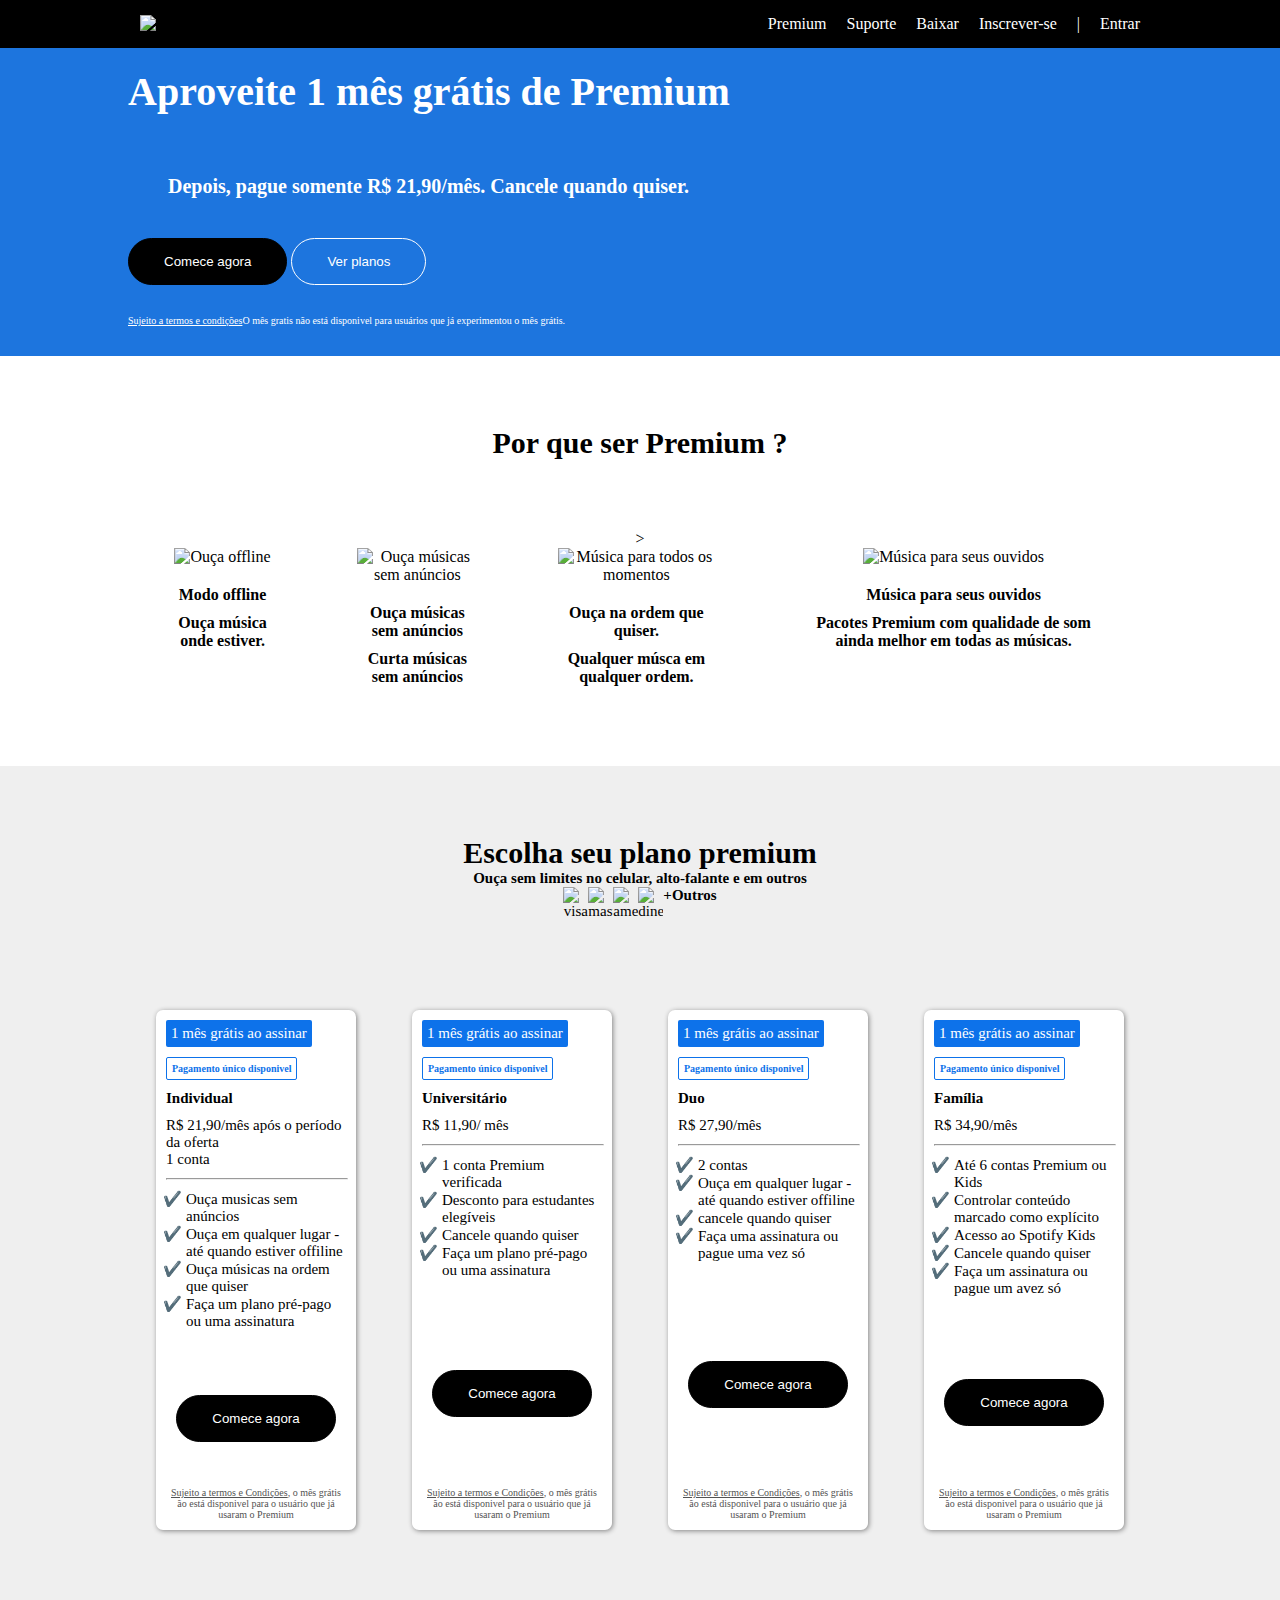
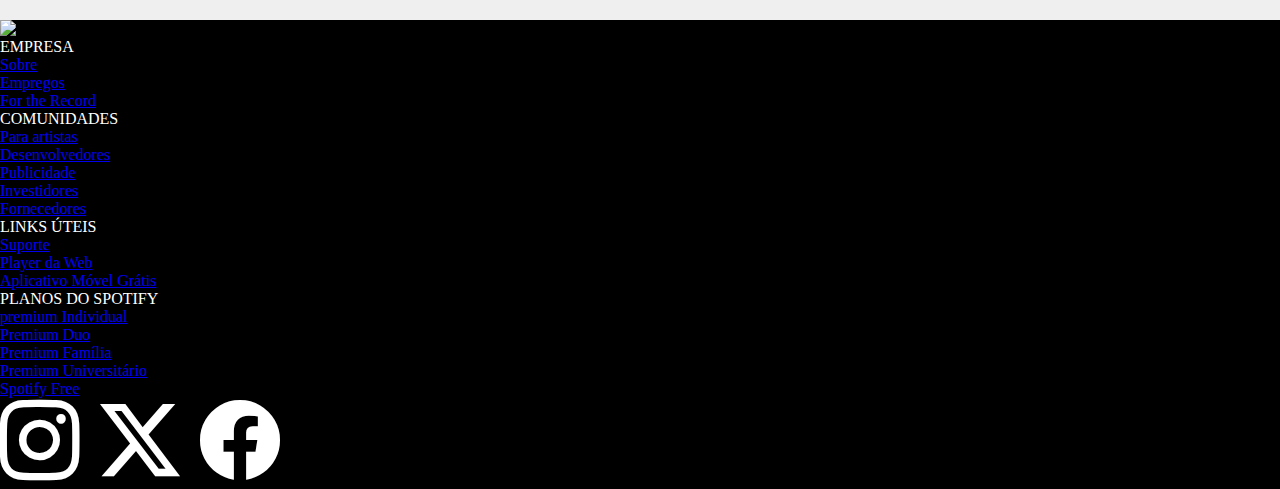
==== commit 617aa130: "Acabando de estilizar a área de `escolha seu plano ´ da pagina." ====
--- a/01-spotify-page/index.html
+++ b/01-spotify-page/index.html
@@ -54,37 +54,28 @@
       </div>
 
     </section>
-    <section style="background-color: #efefef;">
-      <h2>Planos acessíveis para qualquer situação</h2>
-      <h3>Escolha um plano Premium e ouça música sem anúncios de forma ilimitada no seu celular, alto-falante e em outros dispositivos. Vários métodos de pagamento. Cancele quando quiser.</h3>
-    <div>
+    <section class="section-chose-pla">
+
       <div>
-        <img width="100px" src="https://paymentsdk.spotifycdn.com/svg/cards/visa.svg" alt="visa">
-      </div>
-
-      <div>
-        <img width="100px"
-        src="https://paymentsdk.spotifycdn.com/svg/cards/mastercard.svg" alt="mastercard">
-      </div>
-
-      <div>
-        <img width="100px"
-        src="https://paymentsdk.spotifycdn.com/svg/cards/amex.svg" alt="americanexpress">
-      </div>
-
-      <div>
-        <img width="100px" 
-        src="https://paymentsdk.spotifycdn.com/svg/cards/diners.svg" alt="diners">
-      </div> 
-    </div>
-    <section>
-    <div>
-        <p>1 mês grátis ao assinar</p>
-        <p>Pagamento único disponivel</p>
-        <h3>Individual</h3>
-        <p>R$ 21,90/mês após o período da oferta</p>
-        <p>1 conta</p>
-        <hr>
+        <h2>Escolha seu plano premium</h2>
+        <h3>Ouça sem limites no celular, alto-falante e em outros</h3>
+
+        <div class="credit-cards">
+        
+            <img src="https://paymentsdk.spotifycdn.com/svg/cards/visa.svg" alt="visa">
+            <img src="https://paymentsdk.spotifycdn.com/svg/cards/mastercard.svg" alt="mastercard">
+            <img src="https://paymentsdk.spotifycdn.com/svg/cards/amex.svg" alt="americanexpress">
+            <img src="https://paymentsdk.spotifycdn.com/svg/cards/diners.svg" alt="diners">
+            <h4><a href="#"></a>+Outros</h4>
+        </div>
+    <section class="section-plan">
+        <div class="plan-style">
+            <p class="free-month">1 mês grátis ao assinar</p>
+            <p class="unique-payment">Pagamento único disponivel</p>
+            <h3>Individual</h3>
+            <p class="price">R$ 21,90/mês após o período da oferta</p>
+            <p>1 conta</p>
+            <hr>
 
         <ol>
           <li>Ouça musicas sem anúncios</li>
@@ -92,16 +83,16 @@
           <li>Ouça músicas na ordem que quiser</li>
           <li>Faça um plano pré-pago ou uma assinatura</li>
         </ol>
-        <button>Comece agora</button>
-        <p>
-          <a href="https://www.spotify.com/br-pt/legal/premium-promotional-offer-terms/">Sujeito a termos e Condições</a>, o mês grátis ão está disponivel para o usuário que já usaram o Premium 
-        </p>
-    </div>
-    <div>
-        <p>1 mês grátis ao assinar</p>
-        <p>Pagamento único disponivel</p>
+        <button class="btn-comece-agora">Comece agora</button>
+        <p class="condiions">
+          <a href="https://www.spotify.com/br-pt/legal/premium-promotional-offer-terms/">Sujeito a termos e Condições</a>, o mês grátis ão está disponivel para o usuário que já usaram o Premium 
+        </p>
+    </div>
+    <div class="plan-style">
+        <p class="free-month">1 mês grátis ao assinar</p>
+        <p class="unique-payment">Pagamento único disponivel</p>
         <h3>Universitário</h3>
-        <p>R$ 11,90/ mês</p>
+        <p class="price">R$ 11,90/ mês</p>
         <hr>
 
         <ol>
@@ -110,16 +101,16 @@
           <li>Cancele quando quiser</li>
           <li>Faça um plano pré-pago ou uma assinatura</li>
         </ol>
-        <button>Comece agora</button>
-        <p>
-          <a href="https://www.spotify.com/br-pt/legal/premium-promotional-offer-terms/">Sujeito a termos e Condições</a>, o mês grátis ão está disponivel para o usuário que já usaram o Premium 
-        </p>
-    </div>
-    <div>
-        <p>1 mês grátis ao assinar</p>
-        <p>Pagamento único disponivel</p>
+        <button class="btn-comece-agora">Comece agora</button>
+        <p class="condiions">
+          <a href="https://www.spotify.com/br-pt/legal/premium-promotional-offer-terms/">Sujeito a termos e Condições</a>, o mês grátis ão está disponivel para o usuário que já usaram o Premium 
+        </p>
+    </div>
+    <div class="plan-style">
+        <p class="free-month">1 mês grátis ao assinar</p>
+        <p class="unique-payment">Pagamento único disponivel</p>
         <h3>Duo</h3>
-        <p>R$ 27,90/mês</p>
+        <p class="price">R$ 27,90/mês</p>
         <hr>
 
         <ol>
@@ -128,16 +119,16 @@
           <li>cancele quando quiser</li>
           <li>Faça uma assinatura ou pague uma vez só</li>
         </ol>
-        <button>Adquirir Premium Duo</button>
-        <p>
-          <a href="https://www.spotify.com/br-pt/legal/premium-promotional-offer-terms/">Sujeito a termos e Condições</a>, o mês grátis ão está disponivel para o usuário que já usaram o Premium 
-        </p>
-    </div>
-    <div>
-        <p>1 mês grátis ao assinar</p>
-        <p>Pagamento único disponivel</p>
+        <button class="btn-comece-agora">Comece agora</button>
+        <p class="condiions">
+          <a href="https://www.spotify.com/br-pt/legal/premium-promotional-offer-terms/">Sujeito a termos e Condições</a>, o mês grátis ão está disponivel para o usuário que já usaram o Premium 
+        </p>
+    </div>
+    <div class="plan-style">
+        <p class="free-month">1 mês grátis ao assinar</p>
+        <p class="unique-payment">Pagamento único disponivel</p>
         <h3>Família</h3>
-        <p>R$ 34,90/mês</p>
+        <p class="price">R$ 34,90/mês</p>
         <hr>
 
         <ol>
@@ -147,11 +138,12 @@
           <li>Cancele quando quiser</li>
           <li>Faça um assinatura ou pague um avez só</li>
         </ol>
-        <button>Adquirir Premium Família</button>
-        <p>
-          <a href="https://www.spotify.com/br-pt/legal/premium-promotional-offer-terms/">Sujeito a termos e Condições</a>, o mês grátis ão está disponivel para o usuário que já usaram o Premium 
-        </p>
-    </div>
+        <button class="btn-comece-agora">Comece agora</button>
+        <p class="condiions">
+          <a href="https://www.spotify.com/br-pt/legal/premium-promotional-offer-terms/">Sujeito a termos e Condições</a>, o mês grátis ão está disponivel para o usuário que já usaram o Premium 
+        </p>
+    </div>
+      </div>
     </section>
 
     </section>
--- a/01-spotify-page/style.css
+++ b/01-spotify-page/style.css
@@ -95,4 +95,94 @@
 }
 .premium-items h4{
     padding-bottom: 10px;
+}
+.section-chose-pla{
+    background-color: #efefef;
+
+}
+.section-chose-pla div{
+    width: 80%;
+    margin:auto;
+    text-align: center;
+}
+.section-chose-pla h2{
+    font-size: 30px;
+    padding-top:70px ;
+
+}
+.section-chose-pla h3{
+    font-size: 15px;
+    padding-bottom:10px 0;
+
+}
+.credit-cards{
+    display: flex;
+    justify-content: center;
+    font-size: 15px;
+}
+.credit-cards img{
+    width:25px;
+}
+.section-plan{
+    display: flex;
+    height: 700px;
+}
+.plan-style{
+    background-color: white;
+    box-shadow: 1px 1px 5px rgb(133, 133, 133);
+    border-radius: 7px;
+    padding: 10px;
+    display: flex;
+    flex-direction: column;
+    align-items: flex-start;
+    height: 500px;
+    max-width: 180px;
+    font-size: 15px;
+}
+.free-month{
+    background-color: rgb(13,114,234);
+    color: white;
+    border-radius: 2px;
+    padding: 5px;
+}
+.unique-payment{
+    color: rgb(13,114,234);
+    border: 1px solid rgb(13,114,234);
+    border-radius: 2px;
+    padding: 5px;
+    margin-top: 10px;
+    font-size: 10px;
+    font-weight: 900;
+    
+}
+.plan-style h3{
+    margin-top: 10px;
+}
+.price{
+    text-align: left;
+    margin-top: 10px;
+    
+}
+.plan-style hr{
+    width: 100%;
+    margin: 10px 0;
+}
+.plan-style ol{
+    text-align: left;
+    padding-left: 20px;
+    font-size: 15px;
+    margin-bottom: 20px;
+    list-style-type: "✔️ ";
+}
+.btn-comece-agora{
+    background-color: black;
+    border: 1px solid black;
+    color: white;
+    padding: 15px 35px;
+    border-radius: 100px;
+    margin: auto;
+}
+.condiions , .condiions a{
+    color: rgb(83,83,83);
+    font-size: 10px;
 }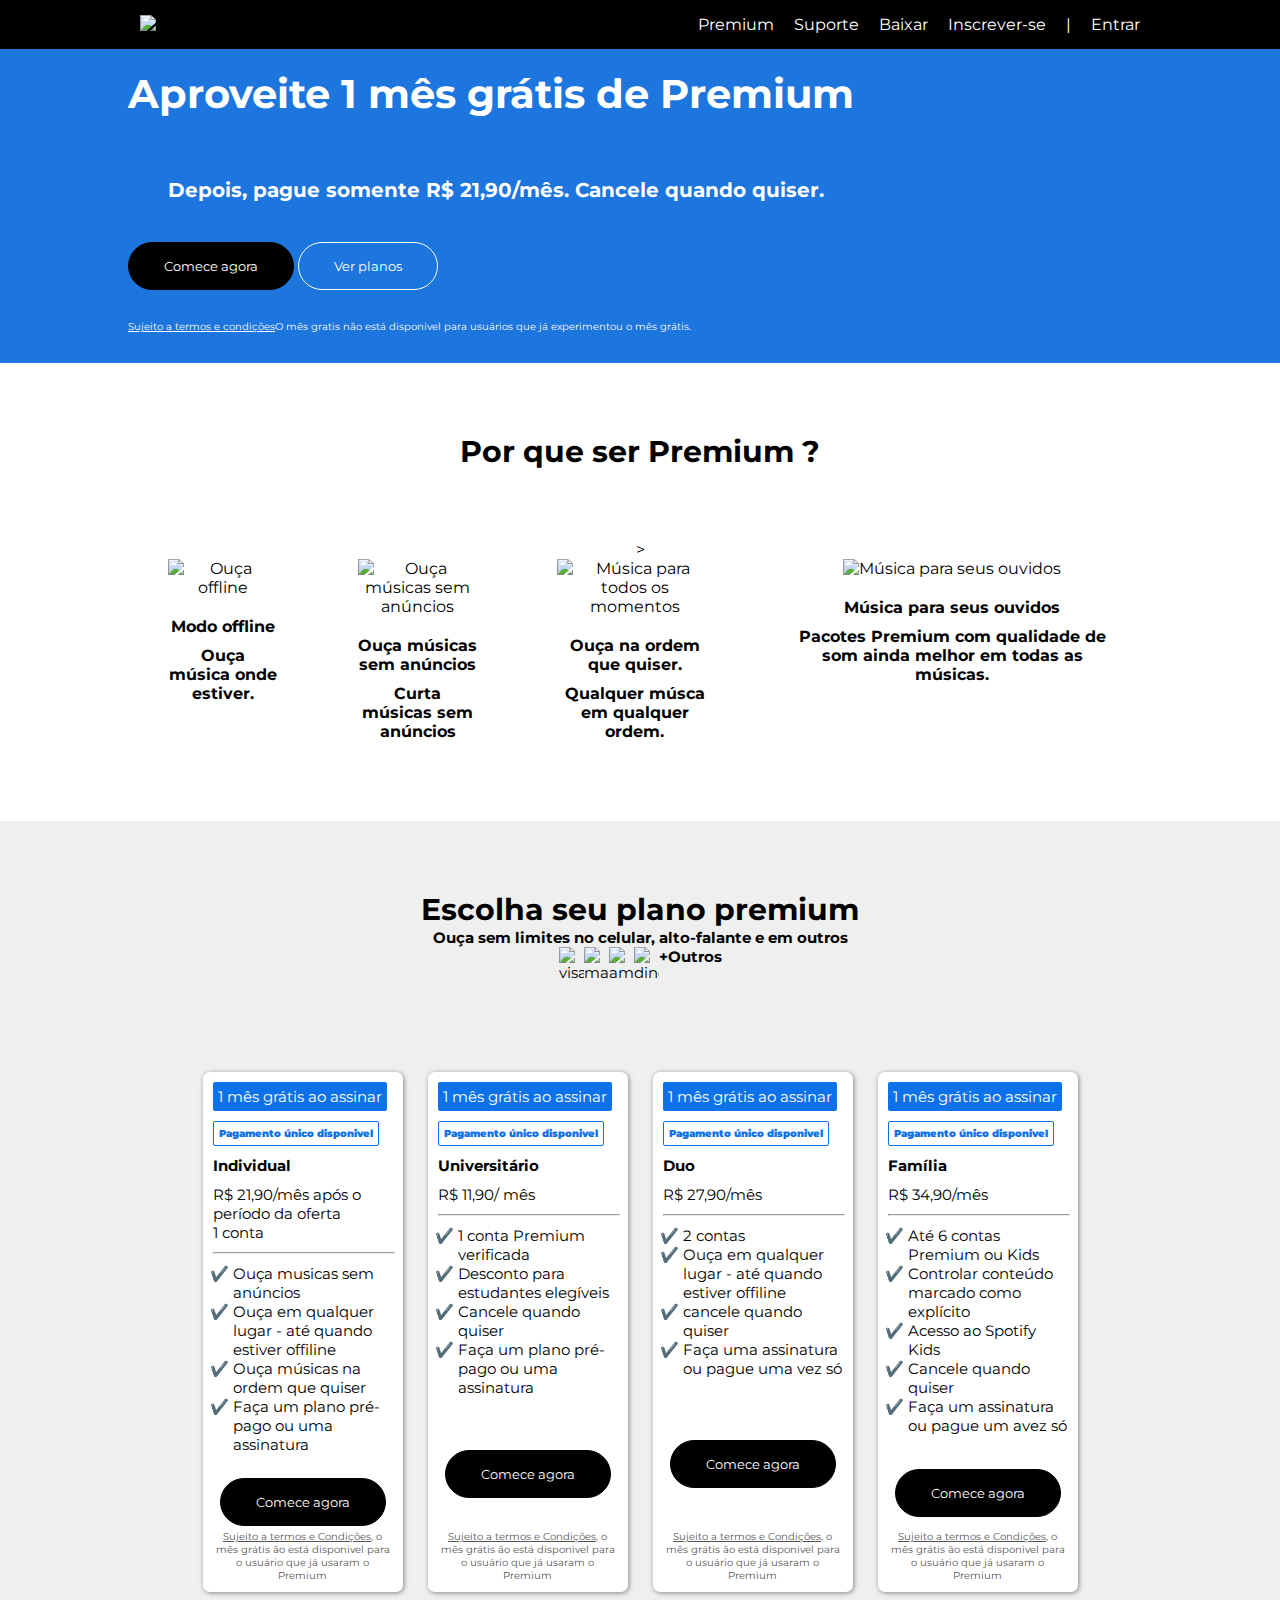
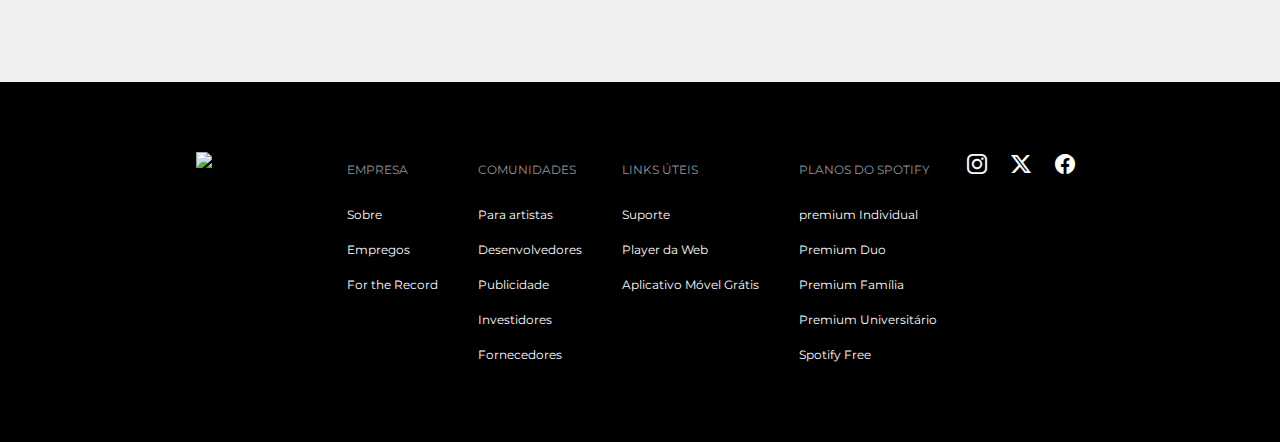
==== commit e9364d55: "Css Footer da pagina" ====
--- a/01-spotify-page/index.html
+++ b/01-spotify-page/index.html
@@ -6,6 +6,9 @@
     <link rel="stylesheet" href="https://cdn.jsdelivr.net/npm/bootstrap-icons@1.11.3/font/bootstrap-icons.min.css">
     <link rel="stylesheet" href="style.css">
     <title>Spotify Premium</title>
+    <link rel="preconnect" href="https://fonts.googleapis.com">
+<link rel="preconnect" href="https://fonts.gstatic.com" crossorigin>
+<link href="https://fonts.googleapis.com/css2?family=Montserrat:ital,wght@0,100..900;1,100..900&display=swap" rel="stylesheet">
   </head>
   <body>
     <header>
@@ -149,13 +152,13 @@
     </section>
   
     
-      <footer style="background-color: black;" >
-        <div>
-          <img width="150px" 
+      <footer>
+        <div>
+          <img  
           src="https://www.pngkey.com/png/full/190-1907978_spotify-logo-png-white-spotify-logo-white-transparent.png" alt="Spotify logo"> 
         </div>
         <div>
-          <ul style="color: white;">
+          <ul>
             <li>EMPRESA</li>
             <li><a href="https://www.spotify.com/br-pt/about-us/contact/">Sobre</a></li>
             <li><a href="https://www.lifeatspotify.com/">Empregos</a></li>
@@ -163,7 +166,7 @@
           </ul>
         </div>
         <div>
-          <ul style="color: white;">
+          <ul>
             <li>COMUNIDADES</li>
             <li><a href="https://www.spotify.com/br-pt/about-us/contact/">Para artistas </a></li>
             <li><a href="https://www.lifeatspotify.com/">Desenvolvedores</a></li>
@@ -173,7 +176,7 @@
           </ul>
         </div>
         <div>
-          <ul style="color: white;">
+          <ul>
             <li>LINKS ÚTEIS</li>
             <li><a href="https://www.spotify.com/br-pt/about-us/contact/">Suporte </a></li>
             <li><a href="https://www.lifeatspotify.com/">Player da Web</a></li>
@@ -181,7 +184,7 @@
           </ul>
         </div>
         <div>
-          <ul style="color: white;">
+          <ul>
             <li>PLANOS DO SPOTIFY</li>
             <li><a href="https://www.spotify.com/br-pt/about-us/contact/">premium Individual</a></li>
             <li><a href="https://www.lifeatspotify.com/">Premium Duo</a></li>
@@ -190,7 +193,7 @@
             <li><a href="https://newsroom.spotify.com/">Spotify Free</a></li>
           </ul>
         </div>
-        <div style="color: white; font-size: 80px;">
+        <div>
           <i class="bi bi-instagram"></i>
           <i class="bi bi-twitter-x"></i>
           <i class="bi bi-facebook"></i>
--- a/01-spotify-page/style.css
+++ b/01-spotify-page/style.css
@@ -1,7 +1,9 @@
 * {
     margin: 0;
     padding: 0;
-}
+    font-family: "Montserrat", sans-serif;
+}
+
 header {
     background-color: black;
     display: flex;
@@ -25,6 +27,10 @@
     display: flex;
     align-items: center;
     list-style: none;
+
+}
+.menu li:hover{
+    color: #1ed760;
 
 }
 
@@ -65,6 +71,10 @@
     color: white;
     padding: 15px 35px;
     border-radius: 100px;
+}
+#btn-comece-agora:hover{
+    padding: 20px 40px;
+
 }
 #btn-ver-planos{
     background-color: rgb(29, 117, 222);
@@ -126,6 +136,8 @@
 .section-plan{
     display: flex;
     height: 700px;
+    max-width: 900px;
+    margin: auto;
 }
 .plan-style{
     background-color: white;
@@ -185,4 +197,36 @@
 .condiions , .condiions a{
     color: rgb(83,83,83);
     font-size: 10px;
+}
+footer{
+    background-color: black;
+    display: flex;
+    justify-content: center;
+    padding: 70px 10%;
+}
+footer div ul{
+    color: #919496;
+    list-style-type: none;
+
+}
+footer a{
+    color: white;
+    text-decoration: none;
+}
+footer li:nth-child(1){
+    padding-bottom: 20px;
+}
+footer li {
+    padding: 10px 20px;
+    font-size: 12px;
+
+}
+footer img{
+    width: 150px;
+    padding-right:20px;
+}
+footer i{
+    color: white;
+    font-size: 20px;
+    padding: 0 10px;
 }